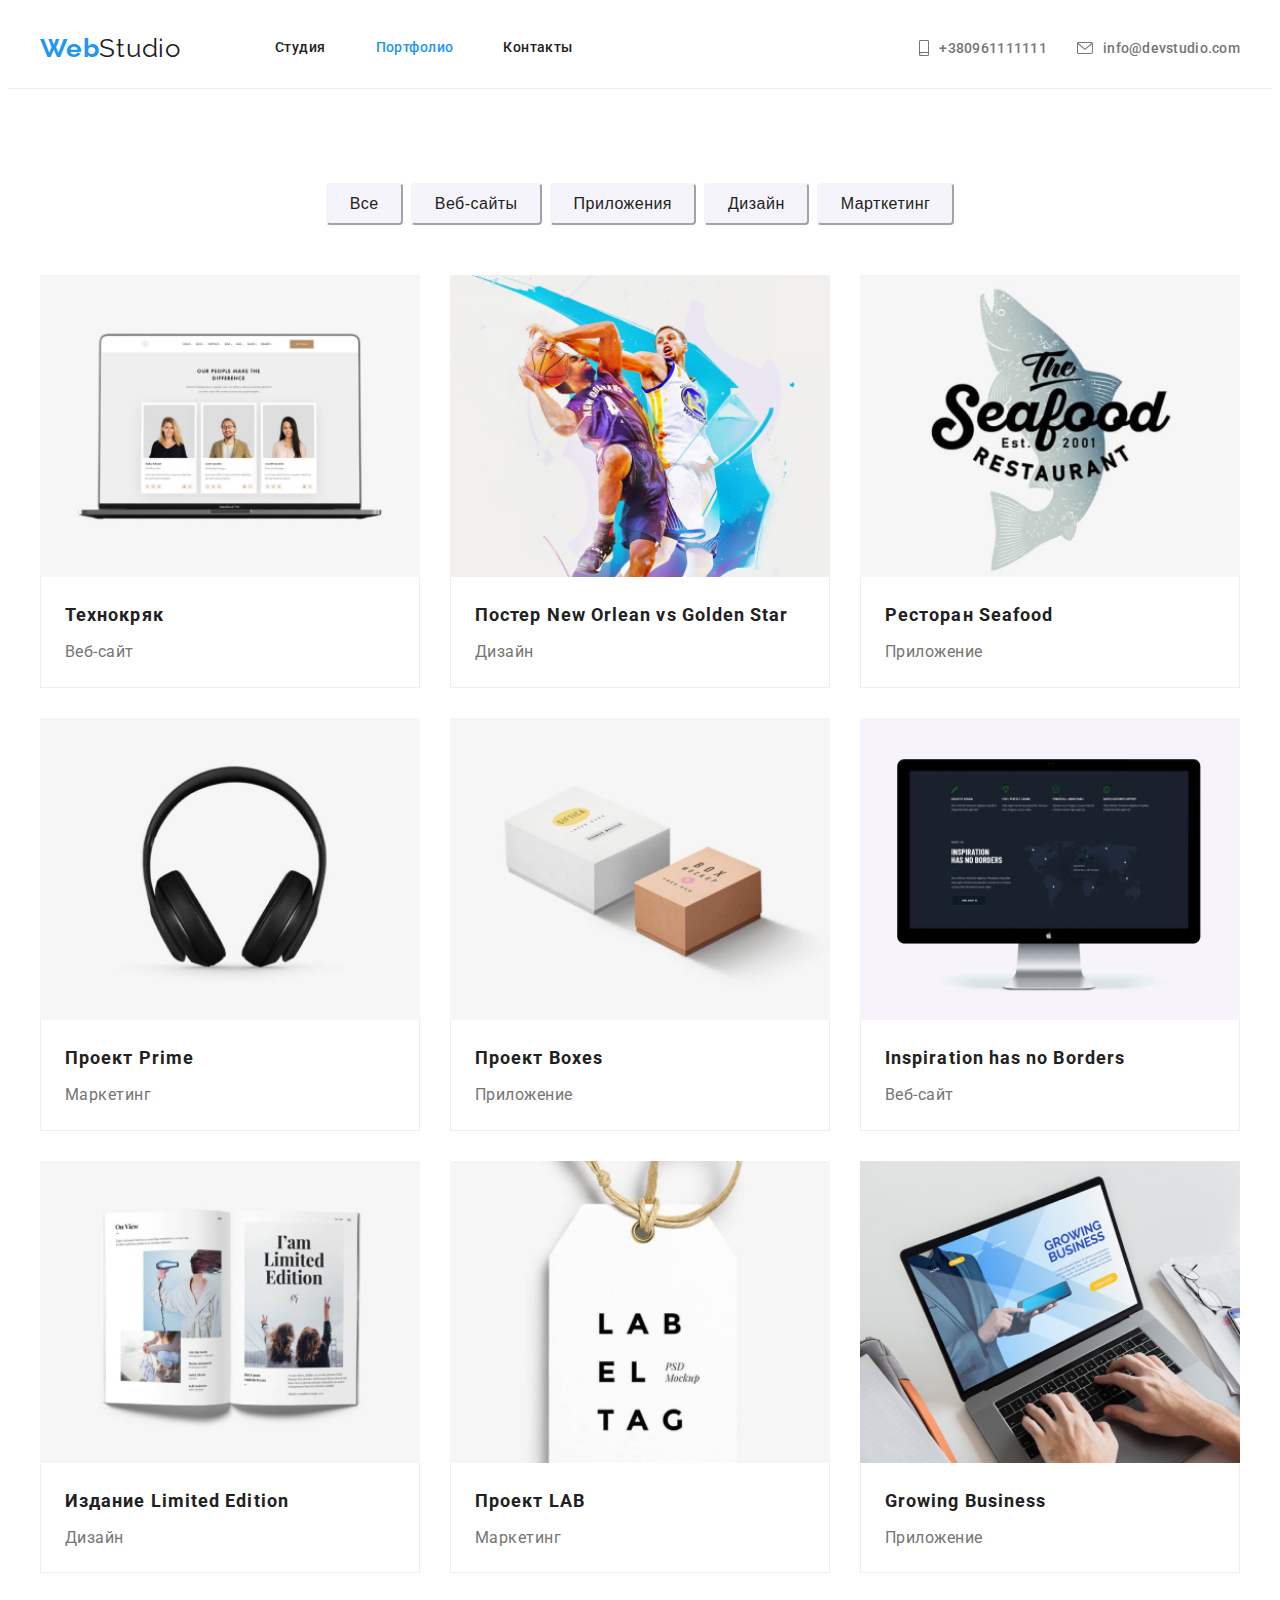
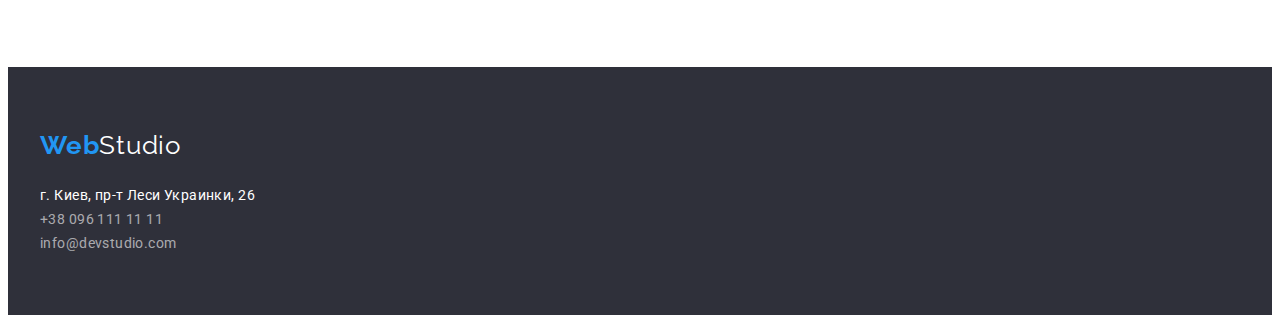
==== Partfolio.html @ bacfc6f1 "dz5" ====
<!DOCTYPE html>
<html lang="ru">
<head>
    <meta charset="UTF-8">
    <meta http-equiv="X-UA-Compatible" content="IE=edge">
    <meta name="viewport" content="width=device-width, initial-scale=1.0">
    <title>Партфолио</title>
    <link
      rel="stylesheet"
      href="https://cdnjs.cloudflare.com/ajax/libs/modern-normalize/1.1.0/modern-normalize.min.css"
      integrity="sha512-wpPYUAdjBVSE4KJnH1VR1HeZfpl1ub8YT/NKx4PuQ5NmX2tKuGu6U/JRp5y+Y8XG2tV+wKQpNHVUX03MfMFn9Q=="
      crossorigin="anonymous"
      referrerpolicy="no-referrer"
    />
    <link rel="stylesheet" href="./css/styles.css">
    <link rel="preconnect" href="https://fonts.googleapis.com">
<link rel="preconnect" href="https://fonts.gstatic.com" crossorigin>
<link href="https://fonts.googleapis.com/css2?family=Raleway:wght@700&family=Roboto:wght@400;500;700;900&display=swap" rel="stylesheet">

</head>
<body> 
    <header class="header">

      
        


        <div class="header-container container">
        
            <nav class="header-navigation">
              <a href="./index.html" class="header-logo link">
                Web<span class="studio">Studio</span>
              </a>
              <ul class="header-list  link">
                <li class="header-item">
                  <a class="header-link link" href="./index.html"
                    >Студия</a
                  >
                </li>
                <li class="header-item">
                  <a class="header-link active-page" href="./Partfolio.html">Портфолио</a>
                </li>
                <li class="header-item">
                  <a class="header-link link" href="">Контакты</a>
                </li>
              </ul>
            </nav>
    
            <ul class="contacts-header">
              <li class="blyat">
                <a class="header-phone" href="tel:+380961111111">
                  <svg class="phone-icon">
                    <use href="./images/sprite.svg#icon-smartphone"></use>
                    </svg>
                  +380961111111</a>
              </li>
              <li class="blyat">
                <a class="header-mail" href="mailto:info@devstudio.com"
                  > <svg class="mail-icon">
                    <use href="./images/sprite.svg#icon-envelope"></use>
                  </svg> info@devstudio.com</a
                >
              </li>
            </ul>
              
              
              </div> 

            
      
    
</header>

<main>

   <section class="section">
   <div class="container">

       <ul class="partfolio-nav">

        <li class="buttons-partfolio-li"><button class="buttons-partfolio" type="button">Все</button></li>
        <li class="buttons-partfolio-li"><button class="buttons-partfolio" type="button">Веб-сайты</button></li>
        <li class="buttons-partfolio-li"><button class="buttons-partfolio" type="button">Приложения</button></li>
        <li class="buttons-partfolio-li"><button class="buttons-partfolio" type="button">Дизайн</button></li>
        <li class="buttons-partfolio-li"><button class="buttons-partfolio" type="button">Марткетинг</button></li>

       </ul>


 


       <ul class="examples-list list">
        <li class="examples-list-item">
          <a class="examples-list-link link" href=""><img class="main-img" src="./images/img(7).jpg" width="370" height="294"
              alt="" />
            <div class="examples-box">
              <h2 class="examples-item-title">Технокряк</h2>
              <p class="examples-item-paragraph">Веб-сайт</p>
            </div>
          </a>
        </li>
        <li class="examples-list-item">
          <a class="examples-list-link link" href=""><img class="main-img" src="./images/img(8).jpg" width="370" height="294"
              alt="" />
            <div class="examples-box">
              <h2 class="examples-item-title">
                Постер New Orlean vs Golden Star
              </h2>
              <p class="examples-item-paragraph">Дизайн</p>
            </div>
          </a>
        </li>
        <li class="examples-list-item">
          <a class="examples-list-link link" href=""> <img class="main-img" src="./images/img(9).jpg" width="370" height="294"
              alt="" />
            <div class="examples-box">
              <h2 class="examples-item-title">Ресторан Seafood</h2>
              <p class="examples-item-paragraph">Приложение</p>
            </div>
          </a>
        </li>
        <li class="examples-list-item">
          <a class="examples-list-link link" href=""><img class="main-img" src="./images/img(10).jpg" width="370" height="294"
              alt="" />
            <div class="examples-box">
              <h2 class="examples-item-title">Проект Prime</h2>
              <p class="examples-item-paragraph">Маркетинг</p>
            </div>
          </a>
        </li>
        <li class="examples-list-item">
          <a class="examples-list-link link" href=""><img class="main-img" src="./images/img(11).jpg" width="370" height="294"
              alt="" />
            <div class="examples-box">
              <h2 class="examples-item-title">Проект Boxes</h2>
              <p class="examples-item-paragraph">Приложение</p>
            </div>
          </a>
        </li>
        <li class="examples-list-item">
          <a class="examples-list-link link" href=""><img class="main-img" src="./images/img(12).jpg" width="370" height="294"
              alt="" />
            <div class="examples-box">
              <h2 class="examples-item-title">Inspiration has no Borders</h2>
              <p class="examples-item-paragraph">Веб-сайт</p>
            </div>
          </a>
        </li>
        <li class="examples-list-item">
          <a class="examples-list-link link" href=""><img class="main-img" src="./images/img(13).jpg" width="370" height="294"
              alt="" />
            <div class="examples-box">
              <h2 class="examples-item-title">Издание Limited Edition</h2>
              <p class="examples-item-paragraph">Дизайн</p>
            </div>
          </a>
        </li>
        <li class="examples-list-item">
          <a class="examples-list-link link" href=""><img class="main-img" src="./images/img(14).jpg" width="370" height="294"
              alt="" />
            <div class="examples-box">
              <h2 class="examples-item-title">Проект LAB</h2>
              <p class="examples-item-paragraph">Маркетинг</p>
            </div>
          </a>
        </li>
        <li class="examples-list-item">
          <a class="examples-list-link link" href=""><img class="main-img" src="./images/img(15).jpg" width="370" height="294"
              alt="" /> 
            <div class="examples-box">
              <h2 class="examples-item-title">Growing Business</h2>
              <p class="examples-item-paragraph">Приложение</p>
            </div>
          </a>
        </li>
      </ul>
  
  </div>
  
  </section>
  

    
</main>


<footer class="footer-first">

    <div class="footer container">
     
    <a  href="./index.html" class="webstudio-footer" >
        Web<span class="studio-footer">Studio</span>
      </a>

      <address class="footer-links">
          <a class="footer-map" target="_blank" rel="noopener noreferrer" href="https://www.google.com/maps/place/%D0%B1%D1%83%D0%BB%D1%8C%D0%B2%D0%B0%D1%80+%D0%9B%D0%B5%D1%81%D1%96+%D0%A3%D0%BA%D1%80%D0%B0%D1%97%D0%BD%D0%BA%D0%B8,+26,+%D0%9A%D0%B8%D1%97%D0%B2,+02000/@50.4265807,30.5361971,17z/data=!3m1!4b1!4m5!3m4!1s0x40d4cf0e033ecbe9:0x57a4dffefec77da0!8m2!3d50.4265807!4d30.5383858">г. Киев, пр-т Леси Украинки, 26</a>
          <a class="footer-phone" href="tel:+380961111111">+38 096 111 11 11</a>
          <a class="footer-mail" href="mailto:info@devstudio.com">info@devstudio.com</a>
      </address>

    </div>

  </footer>

</body>
</html>
---- css/styles.css ----
:root{
    
    --theme-color: #2196F3;

    --text-primary: #212121;
    --text-secondary: #757575;


}

body {
    font-family: "Roboto", sans-serif;
    letter-spacing: 0.02em;
  }

ul{
    list-style: none;
}

a{
    text-decoration: none;
}

address{
    font-style: normal;
}

.section{
    padding-top: 94px;
    padding-bottom: 94px;
    padding: 94px 0;
}

.container{  
        padding: 0 15px;
        width: 1200px;
        margin: 0 auto;
}



p,
h1,
h2,
h3,
h4,
h5,
h6 {
  margin: 0;
}

ul {
  list-style: none;
  margin: 0;
  padding-left: 0;
}

img {
  display: block;
  max-width: 100%;
  height: auto;
}




/* =========== Header styles starts here =========== */

.header-list {
    display: flex;
  }
  .header-item:not(:last-child) {
    margin-right: 50px;
  }
 

  .header {
    border-bottom: 1px solid #ececec;
    padding: 0;
  }




.header-container{
    display: flex;
    align-items: center;
    
   

}


.header-navigation {
    display: flex;
    align-items: center;
  }




.contacts-header{
    display: flex;
    margin-left: auto;
    align-items: center;
  
} 

.blyat:not(:last-child){
        margin-right: 30px;
      
}

.header-phone{
  display: flex;
  align-items: center;
}

.header-mail{
  display: flex;
  align-items: center;
}

.header-phone:hover .phone-icon,
.header-phone:focus .phone-icon{
  fill: var(--theme-color);
}
.header-mail:hover .mail-icon,
.header-mail:focus .mail-icon{
  fill: var(--theme-color);
}

.header-logo {
    color: var(--theme-color);
    font-family: Raleway;
    font-weight: 700;
    font-size: 26px;
    line-height: 1.19;
    letter-spacing: 0.03em;
    margin-right: 94px;
  }

  .header-link {
    font-weight: 500;
    font-size: 14px;
    line-height: 1.14;
    letter-spacing: 0.03em;
    color: var(--text-primary);
    padding-top: 32px;
    padding-bottom: 32px;
    display: block;
  }
  
  .header-link:hover,
  .header-link:focus {
    color: var(--theme-color);
  }



.studio{

font-family: Raleway;
font-size: 26px;
font-style: normal;
font-weight: 400;
line-height: 36px;
letter-spacing: 0.03em;
text-align: left;

color: var(--text-primary);
}




.nav-link{
    
    
    
    font-size: 14px;
 
    font-weight: 500;
    line-height: 16px;
    letter-spacing: 0.02em;
    text-align: left;
      
     color: var(--text-primary)

}       
.nav-link:hover,
.nav-link:focus{
    color: var(--theme-color)
}           
.active-page{
    color: var(--theme-color);
}


.phone-icon{
  width: 10px;
  height: 16px;
  fill: var(--text-secondary);
  margin-right: 10px;
}

.mail-icon{
  width: 16px;
  height: 12px;
  fill: var(--text-secondary);
  margin-right: 10px;
}

.header-phone,
.header-mail{
   
    font-size: 14px;
   
    font-weight: 500;
    line-height: 16px;
    letter-spacing: 0.02em;
    text-align: left;

    color: var(--text-secondary)
}
.header-phone:hover,
.header-mail:hover,
.header-phone:focus,
.header-mail:focus{

    color: var(--theme-color);
}
.slogan{
   
    font-size: 44px;
  
    font-weight: 900;
    line-height: 60px;
    letter-spacing: 0.06em;
    text-align: center;
    margin-bottom: 30px;
    

color: #FFFFFF;
}


.main-button{  
 
font-size: 16px;

font-weight: 700;
line-height: 30px;
letter-spacing: 0.06em;
text-align: center;
color: #FFFFFF;
background-color: #2196F3;

height: 50px;
width: 200px;
left: 700px;
top: 430px;
border-radius: 4px;

}

.main-batton:focus,
.main-button:hover{
    background-color: #188CE8;
}

.icon-antenna{
  width: 65px;
  height: 70px;
  margin-left: 102px;
  margin-right: 102px;
  margin-top: 25px;
  margin-bottom: 25px;
 
}

.icon-clock{
  width: 66px;
  height: 70px;
  margin-left: 101px;
  margin-right: 101px;
  margin-top: 25px;
  margin-bottom: 25px;
}

.icon-diagram{
  width: 70px;
  height: 53px;
  margin-left: 100px;
  margin-right: 100px;
  margin-top: 33px;
  margin-bottom: 33px;
}

.icon-astronaut{
  width: 54px;
  height: 60px;
  margin-left: 100px;
  margin-right: 100px;
  margin-top: 30px;
  margin-bottom: 30px;

}

.hero-box{
padding-top: 200px;
padding-bottom: 200px;
text-align: center;
background-color: #2F303A;
background-image: url(../images/Img\(back\).png);

}


.button-container{
    padding: 0;
}




.about-list{
    display: flex;
    margin-right: -30px;
}

.about-pluses{
    margin-right: 30px;
    margin-left: 0;
    width: 270px;
}


.pluses-icon{
  width: 270px;
  margin-right: 30px;
  background-color:  #F5F4FA;
  margin-bottom: 30px;
  border-radius: 4px;
}


.pluses{

font-size: 14px;

font-weight: 700;
line-height: 16px;
letter-spacing: 0.03em;
text-align: left;

margin-bottom: 10px;

color: var(--text-primary);
}

.content{
 
font-size: 14px;

font-weight: 400;
line-height: 24px;
letter-spacing: 0.03em;
text-align: left;

color: var(--text-secondary);
}

.job-photos{
    display: flex;
 
}

.job-li:not(:last-child){
    margin-right: 30px;
}


.our-job{
   
font-size: 36px;

font-weight: 700;
line-height: 42px;
letter-spacing: 0.03em;
text-align: center;

margin-bottom: 50px;

color: var(--text-primary);
}


.our-task{
    padding-top: 0;
}

.team-bg{
background: #F5F4FA;
}


.team-list{
    display: flex;
    margin-right: -30px;
}

.team{
    margin-right: 30px;

box-shadow: 0px 1px 3px rgba(0, 0, 0, 0.12), 0px 1px 1px rgba(0, 0, 0, 0.14),
    0px 2px 1px rgba(0, 0, 0, 0.2);
  border-radius: 0px 0px 4px 4px;
  background-color: #fff;
}

.social-icon{
  width: 20px; 
  height: 20px;
  fill: #AFB1B8;
}

.social-item{
  width: 44px;
  height: 44px;
  margin-right: 10px;
}


.icons-ul{
  display: flex;
  justify-content: center;
}



.social-link{
  display: flex;
  align-items: center;
  justify-content: center;
  width: 100%;
  height: 100%;
  border-radius: 50%;
}

.social-link:hover,
.social-link:focus{
  background-color: var(--theme-color);
}

.social-link:hover .social-icon,
.social-link:focus .social-icon{
  fill:  #FFFFFF;
}






.our-team{
 
font-size: 36px;

font-weight: 700;
line-height: 42px;
letter-spacing: 0.03em;
text-align: center;
margin-bottom: 50px;

color: var(--text-primary);
}

.squad{
  
font-size: 16px;

font-weight: 500;
line-height: 19px;
letter-spacing: 0.03em;
text-align: center;

margin-bottom: 10px;

color: var(--text-primary);
}


.squad-names{
    padding-top: 30px;
    padding-bottom: 30px;
}

.squad-job{
 
font-size: 16px;

font-weight: 400;
line-height: 19px;
letter-spacing: 0.03em;
text-align: center;
margin-bottom: 16px;

color: var(--text-secondary);
}

.vip{
  font-size: 36px;

font-weight: 700;
line-height: 42px;
letter-spacing: 0.03em;
text-align: center;
margin-bottom: 50px;

color: var(--text-primary);
}

.regular-customers{
  width: 1170px;
  height: 184px;
  margin: 0 auto;
  margin-bottom: 94px;
  
}

.regular-icons{
  margin-right: 30px;
  width: 170px;
  height: 92px;
}

.icon-1{
  width: 106px;
  height: 60px;
  fill: #AFB1B8;
  margin-left: 32px;
  margin-top: 16px;
  
}

.regular-div{ 
  width: 170px;
  height: 92px;
  border-radius: 4px;
  border: 1px solid #AFB1B8;
}

.regular-ul{
  display: flex; 
}


.icon-1:hover,
.icon-1:focus{
  fill: var(--theme-color);
}


.regular-div:hover,
.regular-div:focus{
  border-color: var(--theme-color);
}












.webstudio-footer{
    font-family: Raleway;
font-size: 26px;
font-style: normal;
font-weight: 700;
line-height: 31px;
letter-spacing: 0.03em;
text-align: left;


color: var(--theme-color);
}

.studio-footer{
font-family: Raleway;
font-size: 26px;
font-style: normal;
font-weight: 400;
line-height: 36px;
letter-spacing: 0.03em;
text-align: left;


color: #FFFFFF;
}
.webstudio-footer:hover,
.webstudio-footer:focus{
    color: var(--theme-color);
    
}

.footer-map{
  
font-size: 14px;

font-weight: 400;
line-height: 24px;
letter-spacing: 0.03em;
text-align: left;

color: #FFFFFF;
}


.footer-phone,
.footer-mail{
  
    font-size: 14px;
   
    font-weight: 400;
    line-height: 24px;
    letter-spacing: 0.03em;
    text-align: left;

    color: #FFFFFF99;
}

.footer-map:hover,
.footer-map:focus,
.footer-phone:hover,
.footer-phone:focus,
.footer-mail:hover,
.footer-mail:focus{
    color: var(--theme-color);
}

.footer-first{

background-color: #2F303A;
}

.footer-first{
  padding-top: 60px;
  padding-bottom: 60px;
}

.footer-links{
    display: flex;
    flex-direction: column;
    margin-top: 20px;
}

.first-footer-links:not(:last-child){
    margin-bottom: 10px;
}

.partfolio-box{
    padding-top: 20px;
    padding-bottom: 20px;
    padding-left: 24px;
    padding-right: 24px;

    border-left: 1px solid #EEEEEE;
    border-bottom: 1px solid #EEEEEE;
    border-right: 1px solid #EEEEEE;

    
    box-shadow: 0px 1px 3px rgba(0, 0, 0, 0.12), 0px 1px 1px rgba(0, 0, 0, 0.14),
    0px 2px 1px rgba(0, 0, 0, 0.2);
  border-radius: 0px 0px 4px 4px;
  background-color: #fff;
  
}


.footer-div{
  display: flex;
  width: 206px;
  height: 80px;
  margin-left: 516px;


}




/*==========================================*/


.partfolio-nav {
    display: flex;
    margin-bottom: 50px;
    justify-content: center;
  }
  
  .buttons-partfolio-li:not(:last-child) {
    margin-right: 8px;
  }
  
  .buttons-partfolio {
    font-size: 16px;
    font-style: normal;
    font-weight: 500;
    line-height: 26px;
    letter-spacing: 0.03em;
  
    padding: 6px 22px;
  
    border-radius: 4px;
    border-color: #f5f4fa;
  
    color: var(--text-primary);
    background-color: #f5f4fa;
  }
  .buttons-partfolio:hover,
  .buttons-partfolio:focus {
    color: #ffffff;
    background-color: var(--theme-color);
  }
  
  .all-photos {
    flex-basis: calc((100% - 60px) / 3);
    margin-right: 30px;
    margin-bottom: 30px;
  }
  .all-photos:nth-child(2n + 1) {
    margin-right: 0;
  }
  
  .examples-item-title {
    font-weight: 700;
    font-size: 18px;
    line-height: 2;
    letter-spacing: 0.06em;
    color: var(--text-primary);
    margin-bottom: 4px;
  }
  
  .examples-item-paragraph {
    font-size: 16px;
    line-height: 1.87;
    letter-spacing: 0.03em;
    color: var(--text-secondary);
  }
  .examples {
    padding-top: 94px;
  }
  .examples-list-link {
    display: block;
  }
  .examples-list {
    display: flex;
    flex-wrap: wrap;
  }
  .examples-list-item {
    flex-basis: calc((100% - 60px) / 3);
    margin-bottom: 30px;
  }
  .examples-box {
    padding-left: 24px;
    padding-right: 24px;
    padding-bottom: 20px;
    padding-top: 20px;
    border-bottom: 1px solid #eeeeee;
    border-left: 1px solid #eeeeee;
    border-right: 1px solid #eeeeee;
  }
  
  .examples-list-item img {
    width: 100%;
  }
  
  .examples-list-item:not(:nth-child(3n)) {
    margin-right: 30px;
  }
  
  .examples-list-link:hover,
  .examples-list-link:focus {
    box-shadow: 0px 1px 1px rgba(0, 0, 0, 0.12), 0px 4px 4px rgba(0, 0, 0, 0.06),
      1px 4px 6px rgba(0, 0, 0, 0.16);
  }
  
  .examples-list-item:nth-last-child(-n + 3) {
    margin-bottom: 0;
  }
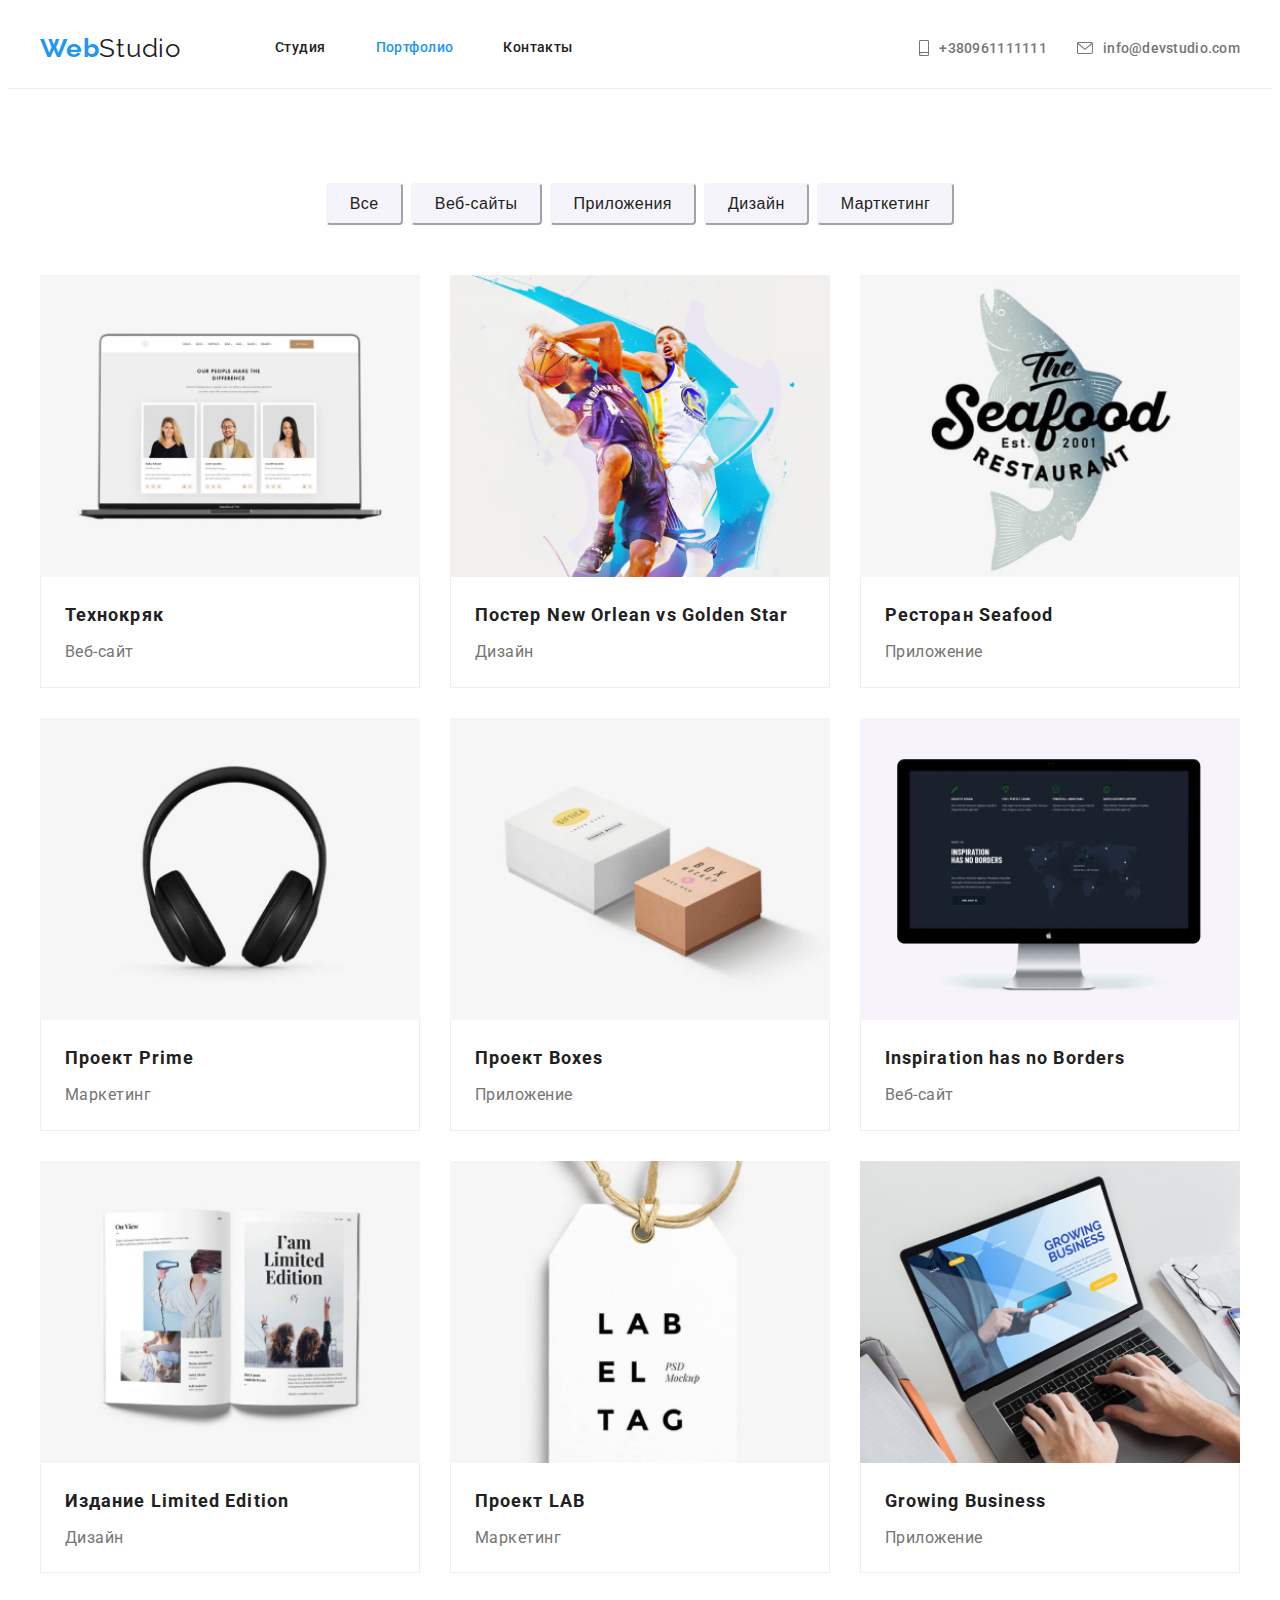
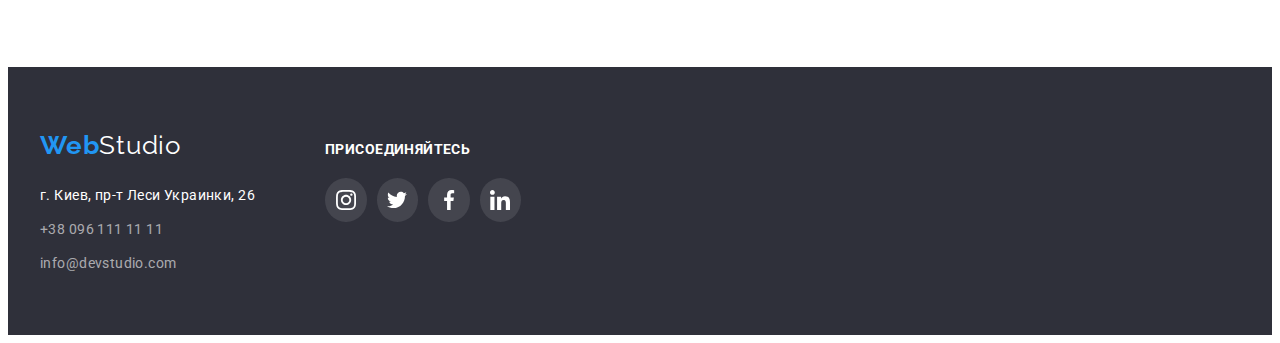
==== commit e50fd7d7: "HOMEWORK5" ====
--- a/Partfolio.html
+++ b/Partfolio.html
@@ -65,9 +65,7 @@
               
               
               </div> 
-
-            
-      
+   
     
 </header>
 
@@ -92,8 +90,12 @@
 
        <ul class="examples-list list">
         <li class="examples-list-item">
-          <a class="examples-list-link link" href=""><img class="main-img" src="./images/img(7).jpg" width="370" height="294"
-              alt="" />
+          <a class="examples-list-link link" href="">
+            <div class="div-partfolio">
+            <img class="main-img" src="./images/img(7).jpg" width="370" height="294"
+              alt="" />
+              <p class="p-portfolio">Технокряк это современная площадка распространения коронавируса. Компании используют эту платформу для цифрового шпионажа и атак на защищённые сервера конкурентов.</p>
+            </div>
             <div class="examples-box">
               <h2 class="examples-item-title">Технокряк</h2>
               <p class="examples-item-paragraph">Веб-сайт</p>
@@ -186,22 +188,76 @@
 
 
 <footer class="footer-first">
-
-    <div class="footer container">
-     
-    <a  href="./index.html" class="webstudio-footer" >
-        Web<span class="studio-footer">Studio</span>
-      </a>
-
-      <address class="footer-links">
-          <a class="footer-map" target="_blank" rel="noopener noreferrer" href="https://www.google.com/maps/place/%D0%B1%D1%83%D0%BB%D1%8C%D0%B2%D0%B0%D1%80+%D0%9B%D0%B5%D1%81%D1%96+%D0%A3%D0%BA%D1%80%D0%B0%D1%97%D0%BD%D0%BA%D0%B8,+26,+%D0%9A%D0%B8%D1%97%D0%B2,+02000/@50.4265807,30.5361971,17z/data=!3m1!4b1!4m5!3m4!1s0x40d4cf0e033ecbe9:0x57a4dffefec77da0!8m2!3d50.4265807!4d30.5383858">г. Киев, пр-т Леси Украинки, 26</a>
-          <a class="footer-phone" href="tel:+380961111111">+38 096 111 11 11</a>
-          <a class="footer-mail" href="mailto:info@devstudio.com">info@devstudio.com</a>
-      </address>
-
-    </div>
-
-  </footer>
+  <div class="footer container">
+    <div class="footer-contacts">
+    <a href="./index.html" class="webstudio-footer">
+      Web<span class="studio-footer">Studio</span>
+    </a>
+
+    <address class="footer-links">
+      <a
+        class="footer-map first-footer-links"
+        target="_blank"
+        rel="noopener noreferrer"
+        href="https://www.google.com/maps/place/%D0%B1%D1%83%D0%BB%D1%8C%D0%B2%D0%B0%D1%80+%D0%9B%D0%B5%D1%81%D1%96+%D0%A3%D0%BA%D1%80%D0%B0%D1%97%D0%BD%D0%BA%D0%B8,+26,+%D0%9A%D0%B8%D1%97%D0%B2,+02000/@50.4265807,30.5361971,17z/data=!3m1!4b1!4m5!3m4!1s0x40d4cf0e033ecbe9:0x57a4dffefec77da0!8m2!3d50.4265807!4d30.5383858"
+        >г. Киев, пр-т Леси Украинки, 26</a
+      >
+      <a class="footer-phone first-footer-links" href="tel:+380961111111"
+        >+38 096 111 11 11</a
+      >
+      <a
+        class="footer-mail first-footer-links"
+        href="mailto:info@devstudio.com"
+        >info@devstudio.com</a
+      >
+    </address>
+  </div>
+
+  <div class=footer-div>
+    <h2 class="h-footer">присоединяйтесь</h2>
+    <ul class="icons-ul-footer">
+      <li class="social-item-footer">
+        <a href="#" class="social-link down">
+          <svg class="social-icon-footer">
+           <use href="./images/sprite.svg#icon-instagram"></use>
+          </svg>
+        </a>
+      </li>
+
+      <li class="social-item-footer">
+        <a href="" class="social-link down">
+          <svg class="social-icon-footer">
+           <use href="./images/sprite.svg#icon-twitter"></use>
+          </svg>
+        </a>
+      </li>
+
+      <li class="social-item-footer">
+        <a href="" class="social-link down">
+          <svg class="social-icon-footer">
+           <use href="./images/sprite.svg#icon-facebook"></use>
+          </svg>
+        </a>
+      </li>
+
+      <li class="social-item-footer">
+        <a href="" class="social-link down">
+          <svg class="social-icon-footer">
+           <use href="./images/sprite.svg#icon-linkedin"></use>
+          </svg>
+        </a>
+      </li>
+
+    </ul>
+  </div>
+
+
+</div>
+
+
+
+
+</footer>
 
 </body>
 </html> --- a/css/styles.css
+++ b/css/styles.css
@@ -395,6 +395,24 @@
 color: var(--text-primary);
 }
 
+.div-bg{
+  position: relative;
+  overflow: hidden;
+}
+.p-bg{
+  font-weight: 700;
+  font-size: 14px;
+  line-height: 1.14;
+  letter-spacing: 0.03em;
+  text-transform: uppercase;
+  color: #FFFFFF;
+  background: rgba(47, 48, 58, 0.8);
+  bottom: 0;
+  position: absolute;
+  padding: 27px 82px;
+  width: 100%;
+}
+
 
 .our-task{
     padding-top: 0;
@@ -569,12 +587,16 @@
 
 
 
-
-
-
-
-
-
+.footer{
+  display: flex;
+  align-items: baseline;
+}
+
+
+
+.footer-contacts{
+  margin-right: 70px;
+}
 
 
 
@@ -684,12 +706,57 @@
 
 
 .footer-div{
-  display: flex;
+  display: block;
   width: 206px;
   height: 80px;
-  margin-left: 516px;
-
-
+
+
+}
+
+
+.h-footer{
+  font-weight: 700;
+  font-size: 14px;
+  line-height: 1.14;
+  letter-spacing: 0.03em;
+  text-transform: uppercase;
+  color: #FFFFFF;
+  margin-bottom: 20px;
+}
+
+.icons-ul-footer{
+  display: flex;
+  justify-content: center; 
+}
+
+.social-icons-footer{
+  display: flex;
+  align-items: center;
+  justify-content: center;
+  width: 100%;
+  height: 100%;
+  border-radius: 50%;
+}
+
+
+
+.social-item-footer{
+  width: 44px;
+  height: 44px;
+  margin-right: 10px;
+}
+
+
+.social-icon-footer{
+  width: 20px; 
+  height: 20px;
+  fill: #FFFFFF;
+}
+
+
+
+.down{
+  background-color: rgba(255, 255, 255, 0.1);
 }
 
 
@@ -793,4 +860,86 @@
   
   .examples-list-item:nth-last-child(-n + 3) {
     margin-bottom: 0;
-  }+  }
+
+  .div-partfolio{
+    position: relative;
+    overflow: hidden;
+  }
+
+  .p-portfolio{
+    font-size: 16px;
+  color: rgba(255, 255, 255, 1);
+  background-color: rgba(33, 150, 243, 0.9);
+
+  font-size: 18px;
+  line-height: 1.56;
+  letter-spacing: 0.03em;
+  position: absolute;
+  padding: 63px 24px;
+  width: 100%;
+  top: 0;
+  left: 0;
+  height: 100%;
+  transform: translateY(100%);
+  transition: transform 250ms cubic-bezier(0.4, 0, 0.2, 1);
+  }
+  .examples-list-item:hover .p-portfolio{
+    transform: translateY(0);
+  }
+
+  .backdrop{
+    position: fixed;
+    width: 100vw;
+    height: 100vh;
+    background-color: rgba(0, 0, 0, 0.2);
+    top: 0;
+    display: flex;
+    align-items: center;
+    justify-content: center;
+    width: 100vw;
+    height: 100vh;
+    transition: opacity 300ms ease-in-out, visibility 300ms ease-in-out;
+
+}
+
+.modal{
+  width: 528px;
+  min-height: 581px;
+  background-color: white;
+  border-radius: 4px;
+  position: relative;
+  transform: scale(1);
+  transition: transform 250ms ease;
+
+}
+
+.button-modal{
+  position: absolute;
+  padding: 0;
+  top: 8px;
+  right: 8px;
+  background-color: transparent;
+  border-radius: 50%;
+  width: 30px;
+  height: 30px;
+  border: 1px solid rgba(0, 0, 0, 0.1);
+  display: flex;
+  align-items: center;
+  justify-content: center;
+}
+.icon-cross{
+  width: 11px;
+  height: 11px;
+}
+
+.backdrop.is-hidden{
+  opacity: 0;
+  visibility: hidden;
+  pointer-events: none;
+}
+
+.backdrop.is-hidden .modal {
+  transform: scale(2);
+}
+
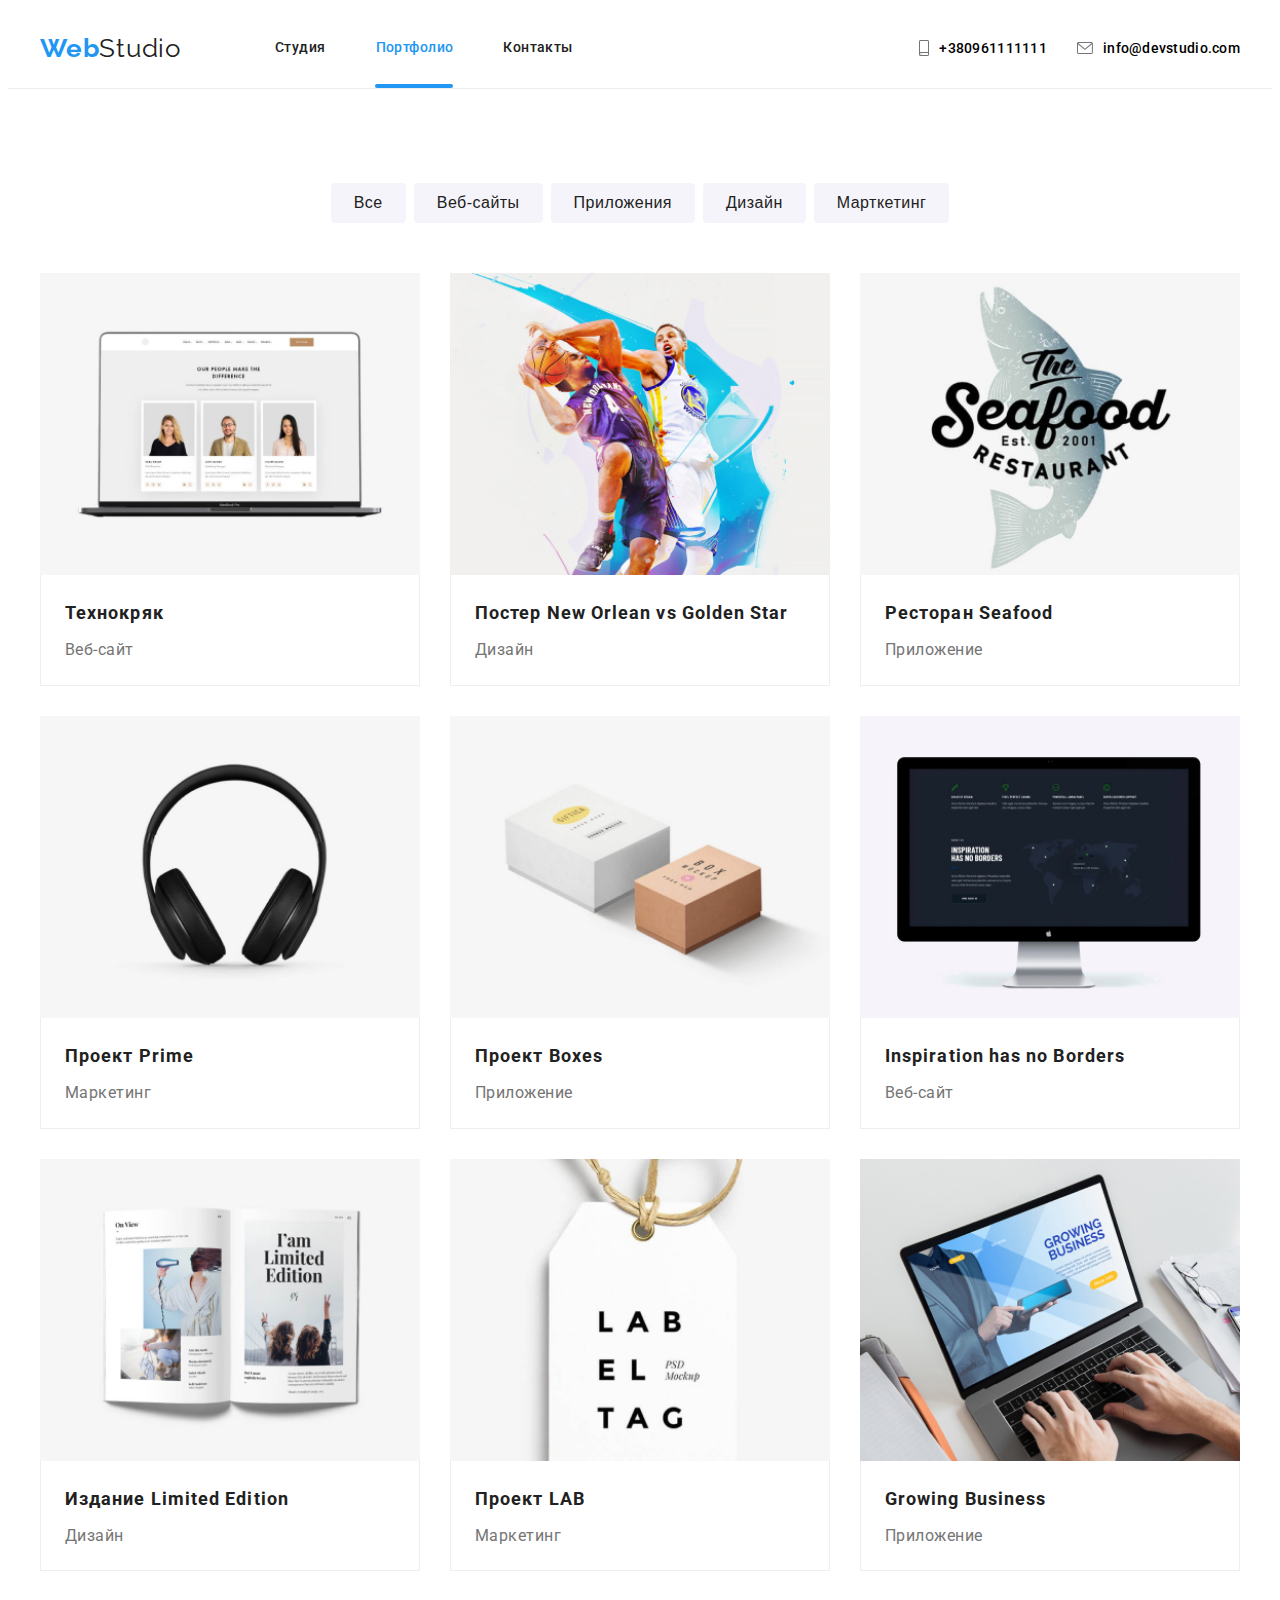
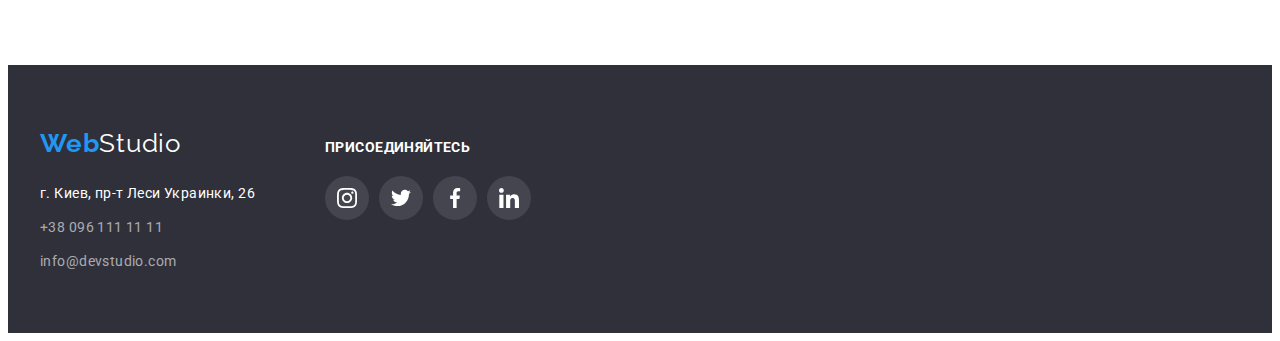
==== commit 868b9068: "homework5" ====
--- a/Partfolio.html
+++ b/Partfolio.html
@@ -38,7 +38,7 @@
                   >
                 </li>
                 <li class="header-item">
-                  <a class="header-link active-page" href="./Partfolio.html">Портфолио</a>
+                  <a class="header-link current-page current2" href="./Partfolio.html">Портфолио</a>
                 </li>
                 <li class="header-item">
                   <a class="header-link link" href="">Контакты</a>
@@ -102,9 +102,15 @@
             </div>
           </a>
         </li>
-        <li class="examples-list-item">
-          <a class="examples-list-link link" href=""><img class="main-img" src="./images/img(8).jpg" width="370" height="294"
-              alt="" />
+
+
+        <li class="examples-list-item">
+          <a class="examples-list-link link" href="">
+            <div class="div-partfolio">
+            <img class="main-img" src="./images/img(8).jpg" width="370" height="294"
+              alt="" />
+              <p class="p-portfolio">Технокряк это современная площадка распространения коронавируса. Компании используют эту платформу для цифрового шпионажа и атак на защищённые сервера конкурентов.</p>
+            </div>
             <div class="examples-box">
               <h2 class="examples-item-title">
                 Постер New Orlean vs Golden Star
@@ -113,63 +119,105 @@
             </div>
           </a>
         </li>
-        <li class="examples-list-item">
-          <a class="examples-list-link link" href=""> <img class="main-img" src="./images/img(9).jpg" width="370" height="294"
-              alt="" />
+
+
+        <li class="examples-list-item">
+          <a class="examples-list-link link" href="">
+            <div class="div-partfolio">
+            <img class="main-img" src="./images/img(9).jpg" width="370" height="294"
+              alt="" />
+              <p class="p-portfolio">Технокряк это современная площадка распространения коронавируса. Компании используют эту платформу для цифрового шпионажа и атак на защищённые сервера конкурентов.</p>
+            </div>
             <div class="examples-box">
               <h2 class="examples-item-title">Ресторан Seafood</h2>
               <p class="examples-item-paragraph">Приложение</p>
             </div>
           </a>
         </li>
-        <li class="examples-list-item">
-          <a class="examples-list-link link" href=""><img class="main-img" src="./images/img(10).jpg" width="370" height="294"
-              alt="" />
+
+
+        <li class="examples-list-item">
+          <a class="examples-list-link link" href="">
+            <div class="div-partfolio">
+            <img class="main-img" src="./images/img(10).jpg" width="370" height="294"
+              alt="" />
+              <p class="p-portfolio">Технокряк это современная площадка распространения коронавируса. Компании используют эту платформу для цифрового шпионажа и атак на защищённые сервера конкурентов.</p>
+            </div>
             <div class="examples-box">
               <h2 class="examples-item-title">Проект Prime</h2>
               <p class="examples-item-paragraph">Маркетинг</p>
             </div>
           </a>
         </li>
-        <li class="examples-list-item">
-          <a class="examples-list-link link" href=""><img class="main-img" src="./images/img(11).jpg" width="370" height="294"
-              alt="" />
+
+
+        <li class="examples-list-item">
+          <a class="examples-list-link link" href="">
+            <div class="div-partfolio">
+            <img class="main-img" src="./images/img(11).jpg" width="370" height="294"
+              alt="" />
+              <p class="p-portfolio">Технокряк это современная площадка распространения коронавируса. Компании используют эту платформу для цифрового шпионажа и атак на защищённые сервера конкурентов.</p>
+            </div>
             <div class="examples-box">
               <h2 class="examples-item-title">Проект Boxes</h2>
               <p class="examples-item-paragraph">Приложение</p>
             </div>
           </a>
         </li>
-        <li class="examples-list-item">
-          <a class="examples-list-link link" href=""><img class="main-img" src="./images/img(12).jpg" width="370" height="294"
-              alt="" />
+
+
+        <li class="examples-list-item">
+          <a class="examples-list-link link" href="">
+            <div class="div-partfolio">
+            <img class="main-img" src="./images/img(12).jpg" width="370" height="294"
+              alt="" />
+              <p class="p-portfolio">Технокряк это современная площадка распространения коронавируса. Компании используют эту платформу для цифрового шпионажа и атак на защищённые сервера конкурентов.</p>
+            </div>
             <div class="examples-box">
               <h2 class="examples-item-title">Inspiration has no Borders</h2>
               <p class="examples-item-paragraph">Веб-сайт</p>
             </div>
           </a>
         </li>
-        <li class="examples-list-item">
-          <a class="examples-list-link link" href=""><img class="main-img" src="./images/img(13).jpg" width="370" height="294"
-              alt="" />
+
+
+        <li class="examples-list-item">
+          <a class="examples-list-link link" href="">
+            <div class="div-partfolio">
+            <img class="main-img" src="./images/img(13).jpg" width="370" height="294"
+              alt="" />
+              <p class="p-portfolio">Технокряк это современная площадка распространения коронавируса. Компании используют эту платформу для цифрового шпионажа и атак на защищённые сервера конкурентов.</p>
+            </div>
             <div class="examples-box">
               <h2 class="examples-item-title">Издание Limited Edition</h2>
               <p class="examples-item-paragraph">Дизайн</p>
             </div>
           </a>
         </li>
-        <li class="examples-list-item">
-          <a class="examples-list-link link" href=""><img class="main-img" src="./images/img(14).jpg" width="370" height="294"
-              alt="" />
+
+
+        <li class="examples-list-item">
+          <a class="examples-list-link link" href="">
+            <div class="div-partfolio">
+            <img class="main-img" src="./images/img(14).jpg" width="370" height="294"
+              alt="" />
+              <p class="p-portfolio">Технокряк это современная площадка распространения коронавируса. Компании используют эту платформу для цифрового шпионажа и атак на защищённые сервера конкурентов.</p>
+            </div>
             <div class="examples-box">
               <h2 class="examples-item-title">Проект LAB</h2>
               <p class="examples-item-paragraph">Маркетинг</p>
             </div>
           </a>
         </li>
-        <li class="examples-list-item">
-          <a class="examples-list-link link" href=""><img class="main-img" src="./images/img(15).jpg" width="370" height="294"
+
+
+        <li class="examples-list-item">
+          <a class="examples-list-link link" href="">
+            <div class="div-partfolio">
+            <img class="main-img" src="./images/img(15).jpg" width="370" height="294"
               alt="" /> 
+              <p class="p-portfolio">Технокряк это современная площадка распространения коронавируса. Компании используют эту платформу для цифрового шпионажа и атак на защищённые сервера конкурентов.</p>
+            </div>
             <div class="examples-box">
               <h2 class="examples-item-title">Growing Business</h2>
               <p class="examples-item-paragraph">Приложение</p>
--- a/css/styles.css
+++ b/css/styles.css
@@ -114,20 +114,26 @@
 .header-phone{
   display: flex;
   align-items: center;
+  transition: fill 250ms cubic-bezier(0.4, 0, 0.2, 1);
 }
 
 .header-mail{
   display: flex;
   align-items: center;
+  transition: fill 250ms cubic-bezier(0.4, 0, 0.2, 1);
 }
 
 .header-phone:hover .phone-icon,
 .header-phone:focus .phone-icon{
   fill: var(--theme-color);
+  
+  
 }
 .header-mail:hover .mail-icon,
 .header-mail:focus .mail-icon{
   fill: var(--theme-color);
+  
+
 }
 
 .header-logo {
@@ -149,11 +155,52 @@
     padding-top: 32px;
     padding-bottom: 32px;
     display: block;
-  }
+    transition: color 250ms cubic-bezier(0.4, 0, 0.2, 1);
+    display: flex;
+    align-items: center;
+    justify-content: center;
+    
+  }
+
+  .current::after {
+    content: "";
+    position: absolute;
+    width: 48px;
+    height: 4px;
+    border-radius: 2px;
+    background-color: var(--theme-color);
+    display: block;
+    margin-top: 76px;
+    
+    
+  }
+
+  .current2::after {
+    content: "";
+    position: absolute;
+    width: 78px;
+    height: 4px;
+    border-radius: 2px;
+    background-color: var(--theme-color);
+    display: block;
+    margin-top: 76px;
+    
+    
+  }
+
+  .current-page{
+    color: var(--theme-color);
+    
+}
+
+.header-link.link.current-page {
+  color: var(--theme-color);
+}
   
   .header-link:hover,
   .header-link:focus {
     color: var(--theme-color);
+    
   }
 
 
@@ -186,15 +233,16 @@
     text-align: left;
       
      color: var(--text-primary)
+     transition: color 250ms cubic-bezier(0.4, 0, 0.2, 1);
 
 }       
 .nav-link:hover,
 .nav-link:focus{
     color: var(--theme-color)
+    
+
 }           
-.active-page{
-    color: var(--theme-color);
-}
+
 
 
 .phone-icon{
@@ -202,6 +250,7 @@
   height: 16px;
   fill: var(--text-secondary);
   margin-right: 10px;
+  transition: fill 250ms cubic-bezier(0.4, 0, 0.2, 1);
 }
 
 .mail-icon{
@@ -209,6 +258,7 @@
   height: 12px;
   fill: var(--text-secondary);
   margin-right: 10px;
+  transition: fill 250ms cubic-bezier(0.4, 0, 0.2, 1);
 }
 
 .header-phone,
@@ -222,6 +272,8 @@
     text-align: left;
 
     color: var(--text-secondary)
+
+    transition: color 250ms cubic-bezier(0.4, 0, 0.2, 1);
 }
 .header-phone:hover,
 .header-mail:hover,
@@ -229,6 +281,7 @@
 .header-mail:focus{
 
     color: var(--theme-color);
+    
 }
 .slogan{
    
@@ -262,59 +315,63 @@
 top: 430px;
 border-radius: 4px;
 
-}
-
-.main-batton:focus,
+transition: background-color 250ms cubic-bezier(0.4, 0, 0.2, 1);
+
+}
+
+.main-button:focus,
 .main-button:hover{
     background-color: #188CE8;
+    
 }
 
 .icon-antenna{
-  width: 65px;
+  width: 70px;
   height: 70px;
-  margin-left: 102px;
-  margin-right: 102px;
-  margin-top: 25px;
-  margin-bottom: 25px;
- 
-}
-
-.icon-clock{
-  width: 66px;
+  
+  }
+  
+  .icon-clock{
+  width: 70px;
   height: 70px;
-  margin-left: 101px;
-  margin-right: 101px;
-  margin-top: 25px;
-  margin-bottom: 25px;
-}
-
-.icon-diagram{
+  }
+  
+  .icon-diagram{
   width: 70px;
-  height: 53px;
-  margin-left: 100px;
-  margin-right: 100px;
-  margin-top: 33px;
-  margin-bottom: 33px;
-}
-
-.icon-astronaut{
-  width: 54px;
-  height: 60px;
-  margin-left: 100px;
-  margin-right: 100px;
-  margin-top: 30px;
-  margin-bottom: 30px;
-
-}
+  height: 70px;
+  
+  }
+  
+  .icon-astronaut{
+  width: 70px;
+  height: 70px;
+  
+  
+  }
 
 .hero-box{
-padding-top: 200px;
-padding-bottom: 200px;
-text-align: center;
-background-color: #2F303A;
-background-image: url(../images/Img\(back\).png);
-
-}
+  padding-top: 200px;
+  padding-bottom: 200px;
+  text-align: center;
+  background-color: #2F303A;
+  background-image: url(../images/Imgback.jpg);
+  max-width: 1600px;
+
+  display: flex;
+  align-items: center;
+  justify-content: center;
+  margin: 0 auto;
+  
+  
+  background-image: linear-gradient(
+        to right,
+        rgba(47, 48, 58, 0.4),
+        rgba(47, 48, 58, 0.4)
+      ),
+      url(../images/Imgback.jpg);
+  }
+  
+
 
 
 .button-container{
@@ -338,12 +395,15 @@
 
 .pluses-icon{
   width: 270px;
+  height: 120px;
   margin-right: 30px;
   background-color:  #F5F4FA;
   margin-bottom: 30px;
   border-radius: 4px;
-}
-
+  display: flex;
+  align-items: center;
+  justify-content: center;
+  }
 
 .pluses{
 
@@ -441,11 +501,16 @@
   width: 20px; 
   height: 20px;
   fill: #AFB1B8;
+  transition: fill 250ms cubic-bezier(0.4, 0, 0.2, 1);
 }
 
 .social-item{
   width: 44px;
   height: 44px;
+  
+}
+
+.social-item:not(:last-child){
   margin-right: 10px;
 }
 
@@ -464,16 +529,20 @@
   width: 100%;
   height: 100%;
   border-radius: 50%;
+
+  transition: background-color 250ms cubic-bezier(0.4, 0, 0.2, 1);
 }
 
 .social-link:hover,
 .social-link:focus{
   background-color: var(--theme-color);
+  
 }
 
 .social-link:hover .social-icon,
 .social-link:focus .social-icon{
   fill:  #FFFFFF;
+  
 }
 
 
@@ -539,51 +608,56 @@
 color: var(--text-primary);
 }
 
-.regular-customers{
-  width: 1170px;
-  height: 184px;
-  margin: 0 auto;
-  margin-bottom: 94px;
-  
-}
-
-.regular-icons{
-  margin-right: 30px;
-  width: 170px;
-  height: 92px;
-}
-
-.icon-1{
-  width: 106px;
-  height: 60px;
-  fill: #AFB1B8;
-  margin-left: 32px;
-  margin-top: 16px;
-  
-}
-
-.regular-div{ 
+
+.regular-a{
+  display: flex;
   width: 170px;
   height: 92px;
   border-radius: 4px;
   border: 1px solid #AFB1B8;
-}
+  align-items: center;
+  justify-content: center;
+  transition: border-color 250ms cubic-bezier(0.4, 0, 0.2, 1);
+  
+}
+.regular-icons{
+width: 170px;
+height: 92px;
+}
+.regular-icons:not(:last-child){
+  margin-right: 30px;
+}
+
+.icon-1{
+width: 106px;
+height: 60px;
+fill: #AFB1B8;
+
+transition: fill 250ms cubic-bezier(0.4, 0, 0.2, 1);
+
+}
+
 
 .regular-ul{
-  display: flex; 
-}
-
-
-.icon-1:hover,
-.icon-1:focus{
-  fill: var(--theme-color);
-}
-
-
-.regular-div:hover,
-.regular-div:focus{
-  border-color: var(--theme-color);
-}
+display: flex; 
+}
+
+
+.regular-a:hover,
+.regular-a:focus{
+border-color: var(--theme-color);
+
+}
+
+
+.regular-a:hover .icon-1,
+.regular-a:focus .icon-1{
+fill: var(--theme-color);
+
+}
+
+
+
 
 
 
@@ -611,6 +685,8 @@
 
 
 color: var(--theme-color);
+
+transition: color 250ms cubic-bezier(0.4, 0, 0.2, 1);
 }
 
 .studio-footer{
@@ -629,6 +705,7 @@
 .webstudio-footer:focus{
     color: var(--theme-color);
     
+    
 }
 
 .footer-map{
@@ -641,6 +718,8 @@
 text-align: left;
 
 color: #FFFFFF;
+
+transition: color 250ms cubic-bezier(0.4, 0, 0.2, 1);
 }
 
 
@@ -655,6 +734,8 @@
     text-align: left;
 
     color: #FFFFFF99;
+
+    transition: color 250ms cubic-bezier(0.4, 0, 0.2, 1);
 }
 
 .footer-map:hover,
@@ -664,6 +745,7 @@
 .footer-mail:hover,
 .footer-mail:focus{
     color: var(--theme-color);
+    
 }
 
 .footer-first{
@@ -743,6 +825,10 @@
 .social-item-footer{
   width: 44px;
   height: 44px;
+  
+}
+
+.social-item-footer:not(:last-child){
   margin-right: 10px;
 }
 
@@ -785,15 +871,21 @@
     padding: 6px 22px;
   
     border-radius: 4px;
-    border-color: #f5f4fa;
+    border: 1px solid #F5F4FA;
   
     color: var(--text-primary);
     background-color: #f5f4fa;
+
+    transition: box-shadow 250ms cubic-bezier(0.4, 0, 0.2, 1);
   }
   .buttons-partfolio:hover,
   .buttons-partfolio:focus {
     color: #ffffff;
     background-color: var(--theme-color);
+    border-color: var(--theme-color);
+    box-shadow: 0px 1px 1px rgba(0, 0, 0, 0.12), 0px 4px 4px rgba(0, 0, 0, 0.06),
+      1px 4px 6px rgba(0, 0, 0, 0.16);
+      
   }
   
   .all-photos {
@@ -825,6 +917,8 @@
   }
   .examples-list-link {
     display: block;
+
+    transition: box-shadow 250ms cubic-bezier(0.4, 0, 0.2, 1);
   }
   .examples-list {
     display: flex;
@@ -856,6 +950,7 @@
   .examples-list-link:focus {
     box-shadow: 0px 1px 1px rgba(0, 0, 0, 0.12), 0px 4px 4px rgba(0, 0, 0, 0.06),
       1px 4px 6px rgba(0, 0, 0, 0.16);
+      
   }
   
   .examples-list-item:nth-last-child(-n + 3) {
@@ -886,6 +981,7 @@
   }
   .examples-list-item:hover .p-portfolio{
     transform: translateY(0);
+    
   }
 
   .backdrop{
